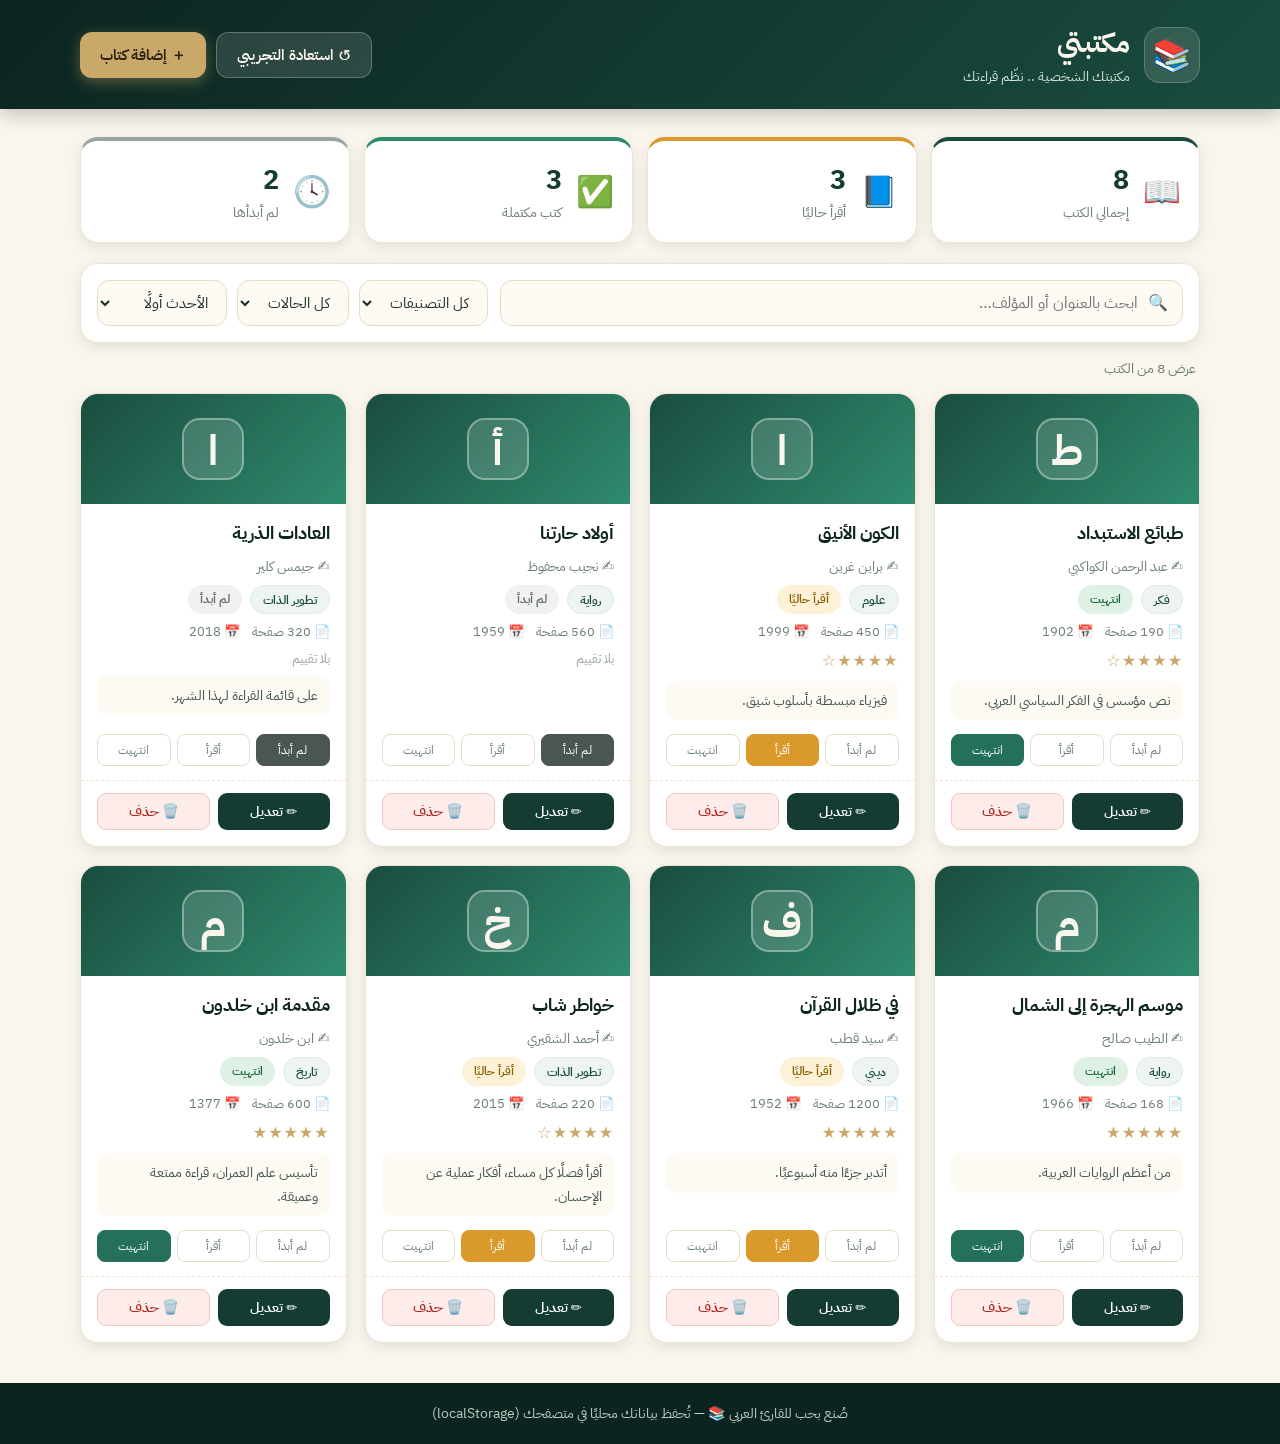
==== index.html @ 9b151802 "موقع مكتبتي: إدارة المكتبة الشخصية" ====
<!DOCTYPE html>
<html lang="ar" dir="rtl">
<head>
  <meta charset="UTF-8" />
  <meta name="viewport" content="width=device-width, initial-scale=1.0" />
  <title>مكتبتي | إدارة مكتبتك الشخصية</title>
  <meta name="description" content="مكتبتي — موقع عربي لإدارة مكتبتك الشخصية: أضف كتبك، تتبع قراءتك، وابحث وصنّف بسهولة." />
  <link rel="preconnect" href="https://fonts.googleapis.com" />
  <link rel="preconnect" href="https://fonts.gstatic.com" crossorigin />
  <link href="https://fonts.googleapis.com/css2?family=IBM+Plex+Sans+Arabic:wght@300;400;500;600;700&display=swap" rel="stylesheet" />
  <link rel="stylesheet" href="styles.css" />
  <link rel="icon" href="data:image/svg+xml,<svg xmlns='http://www.w3.org/2000/svg' viewBox='0 0 100 100'><rect width='100' height='100' rx='20' fill='%23143532'/><text x='50' y='68' font-size='55' text-anchor='middle' fill='%23faf6ee'>📚</text></svg>" />
</head>
<body>

  <!-- ===== الترويسة ===== -->
  <header class="header">
    <div class="container header-inner">
      <div class="brand">
        <span class="brand-icon" aria-hidden="true">📚</span>
        <div>
          <h1 class="brand-title">مكتبتي</h1>
          <p class="brand-sub">مكتبتك الشخصية .. نظّم قراءتك</p>
        </div>
      </div>
      <div class="header-actions">
        <button class="btn btn-ghost" id="resetBtn" title="استعادة البيانات التجريبية">↺ استعادة التجريبي</button>
        <button class="btn btn-primary" id="addBtn">＋ إضافة كتاب</button>
      </div>
    </div>
  </header>

  <main class="container">

    <!-- ===== الإحصائيات ===== -->
    <section class="stats" aria-label="إحصائيات المكتبة">
      <div class="stat-card">
        <span class="stat-icon">📖</span>
        <div>
          <span class="stat-num" id="statTotal">0</span>
          <span class="stat-label">إجمالي الكتب</span>
        </div>
      </div>
      <div class="stat-card stat-reading">
        <span class="stat-icon">📘</span>
        <div>
          <span class="stat-num" id="statReading">0</span>
          <span class="stat-label">أقرأ حاليًا</span>
        </div>
      </div>
      <div class="stat-card stat-done">
        <span class="stat-icon">✅</span>
        <div>
          <span class="stat-num" id="statDone">0</span>
          <span class="stat-label">كتب مكتملة</span>
        </div>
      </div>
      <div class="stat-card stat-todo">
        <span class="stat-icon">🕓</span>
        <div>
          <span class="stat-num" id="statTodo">0</span>
          <span class="stat-label">لم أبدأها</span>
        </div>
      </div>
    </section>

    <!-- ===== البحث والتصفية ===== -->
    <section class="toolbar" aria-label="البحث والتصفية">
      <div class="search-box">
        <span aria-hidden="true">🔍</span>
        <input type="search" id="searchInput" placeholder="ابحث بالعنوان أو المؤلف…" autocomplete="off" />
      </div>
      <div class="filters">
        <select id="categoryFilter" aria-label="تصفية حسب التصنيف">
          <option value="all">كل التصنيفات</option>
        </select>
        <select id="statusFilter" aria-label="تصفية حسب حالة القراءة">
          <option value="all">كل الحالات</option>
          <option value="todo">لم أبدأ</option>
          <option value="reading">أقرأ حاليًا</option>
          <option value="done">انتهيت</option>
        </select>
        <select id="sortSelect" aria-label="ترتيب الكتب">
          <option value="newest">الأحدث أولًا</option>
          <option value="title">حسب العنوان</option>
          <option value="author">حسب المؤلف</option>
        </select>
      </div>
    </section>

    <p class="result-count" id="resultCount"></p>

    <!-- ===== شبكة الكتب ===== -->
    <section class="grid" id="booksGrid" aria-live="polite"></section>

    <div class="empty hidden" id="emptyState">
      <div class="empty-icon">📭</div>
      <h2>لا توجد كتب مطابقة</h2>
      <p>جرّب تغيير البحث أو التصفية، أو أضف كتابًا جديدًا إلى مكتبتك.</p>
      <button class="btn btn-primary" id="emptyAddBtn">＋ أضف كتابك الأول</button>
    </div>

  </main>

  <footer class="footer">
    <div class="container">
      <p>صُنع بحب للقارئ العربي 📚 — تُحفظ بياناتك محليًا في متصفحك (localStorage)</p>
    </div>
  </footer>

  <!-- ===== نافذة إضافة / تعديل ===== -->
  <div class="overlay hidden" id="bookModal">
    <div class="modal" role="dialog" aria-modal="true" aria-labelledby="modalTitle">
      <div class="modal-head">
        <h2 id="modalTitle">إضافة كتاب جديد</h2>
        <button class="icon-btn" id="closeModalBtn" aria-label="إغلاق">✕</button>
      </div>
      <form id="bookForm" novalidate>
        <input type="hidden" id="bookId" />
        <div class="form-row">
          <div class="field">
            <label for="titleInput">عنوان الكتاب *</label>
            <input type="text" id="titleInput" placeholder="مثال: مقدمة ابن خلدون" required maxlength="120" />
          </div>
          <div class="field">
            <label for="authorInput">المؤلف *</label>
            <input type="text" id="authorInput" placeholder="مثال: ابن خلدون" required maxlength="80" />
          </div>
        </div>
        <div class="form-row">
          <div class="field">
            <label for="categoryInput">التصنيف *</label>
            <input type="text" id="categoryInput" list="categoryList" placeholder="مثال: تاريخ" required maxlength="40" />
            <datalist id="categoryList"></datalist>
          </div>
          <div class="field">
            <label for="statusInput">حالة القراءة *</label>
            <select id="statusInput" required>
              <option value="todo">لم أبدأ</option>
              <option value="reading">أقرأ حاليًا</option>
              <option value="done">انتهيت</option>
            </select>
          </div>
        </div>
        <div class="form-row">
          <div class="field">
            <label for="pagesInput">عدد الصفحات</label>
            <input type="number" id="pagesInput" min="1" max="10000" placeholder="مثال: 320" />
          </div>
          <div class="field">
            <label for="yearInput">سنة النشر</label>
            <input type="number" id="yearInput" min="1000" max="2100" placeholder="مثال: 2020" />
          </div>
        </div>
        <div class="field">
          <label>تقييمك</label>
          <div class="stars" id="starsInput" role="radiogroup" aria-label="التقييم">
            <button type="button" data-v="1">★</button>
            <button type="button" data-v="2">★</button>
            <button type="button" data-v="3">★</button>
            <button type="button" data-v="4">★</button>
            <button type="button" data-v="5">★</button>
          </div>
        </div>
        <div class="field">
          <label for="notesInput">ملاحظات</label>
          <textarea id="notesInput" rows="3" maxlength="500" placeholder="انطباعك عن الكتاب، اقتباس أعجبك…"></textarea>
        </div>
        <p class="form-error hidden" id="formError">يرجى إدخال العنوان والمؤلف والتصنيف.</p>
        <div class="modal-actions">
          <button type="button" class="btn btn-ghost" id="cancelBtn">إلغاء</button>
          <button type="submit" class="btn btn-primary" id="saveBtn">💾 حفظ الكتاب</button>
        </div>
      </form>
    </div>
  </div>

  <!-- ===== نافذة تأكيد الحذف ===== -->
  <div class="overlay hidden" id="deleteModal">
    <div class="modal modal-sm" role="alertdialog" aria-modal="true" aria-labelledby="delTitle">
      <div class="del-icon">🗑️</div>
      <h2 id="delTitle">حذف الكتاب؟</h2>
      <p id="delText">هل أنت متأكد من حذف هذا الكتاب؟ لا يمكن التراجع عن هذا الإجراء.</p>
      <div class="modal-actions center">
        <button class="btn btn-ghost" id="delCancelBtn">إلغاء</button>
        <button class="btn btn-danger" id="delConfirmBtn">نعم، احذف</button>
      </div>
    </div>
  </div>

  <!-- ===== رسائل النجاح ===== -->
  <div class="toast-wrap" id="toastWrap" aria-live="polite"></div>

  <script src="app.js"></script>
</body>
</html>
---- styles.css ----
:root {
  --green-950: #0c2420;
  --green-900: #143c32;
  --green-800: #1a4d3f;
  --green-700: #25705a;
  --green-600: #2f8a6e;
  --green-100: #dcebe3;
  --green-50: #eef5f1;
  --ivory: #faf6ee;
  --ivory-2: #fdfaf3;
  --card: #ffffff;
  --ink: #1d2b27;
  --muted: #6b7d76;
  --gold: #c9a86a;
  --danger: #b3261e;
  --radius: 18px;
  --shadow: 0 10px 30px rgba(12, 36, 32, 0.12);
  --shadow-sm: 0 4px 14px rgba(12, 36, 32, 0.1);
}

* { box-sizing: border-box; }

body {
  margin: 0;
  font-family: "IBM Plex Sans Arabic", system-ui, Tahoma, sans-serif;
  background: var(--ivory);
  color: var(--ink);
  min-height: 100vh;
}

.container {
  width: min(1120px, 92%);
  margin-inline: auto;
}

/* ===== الترويسة ===== */
.header {
  background: linear-gradient(135deg, var(--green-950), var(--green-900) 60%, var(--green-800));
  color: var(--ivory);
  padding: 22px 0;
  position: sticky;
  top: 0;
  z-index: 20;
  box-shadow: 0 4px 20px rgba(0, 0, 0, 0.25);
}
.header-inner {
  display: flex;
  align-items: center;
  justify-content: space-between;
  gap: 16px;
  flex-wrap: wrap;
}
.brand { display: flex; align-items: center; gap: 14px; }
.brand-icon {
  font-size: 2rem;
  background: rgba(255, 255, 255, 0.12);
  border: 1px solid rgba(255, 255, 255, 0.2);
  width: 56px; height: 56px;
  display: grid; place-items: center;
  border-radius: 16px;
}
.brand-title { margin: 0; font-size: 1.7rem; font-weight: 700; }
.brand-sub { margin: 2px 0 0; color: #cfe0d8; font-size: 0.9rem; }
.header-actions { display: flex; gap: 10px; flex-wrap: wrap; }

/* ===== الأزرار ===== */
.btn {
  font-family: inherit;
  border: none;
  cursor: pointer;
  border-radius: 12px;
  padding: 11px 20px;
  font-size: 0.95rem;
  font-weight: 600;
  transition: transform 0.15s, box-shadow 0.15s, background 0.15s;
}
.btn:active { transform: scale(0.97); }
.btn-primary {
  background: var(--gold);
  color: #2a2113;
  box-shadow: 0 4px 14px rgba(201, 168, 106, 0.4);
}
.btn-primary:hover { background: #d8ba7f; }
.btn-ghost {
  background: rgba(255, 255, 255, 0.12);
  color: var(--ivory);
  border: 1px solid rgba(255, 255, 255, 0.25);
}
.btn-ghost:hover { background: rgba(255, 255, 255, 0.2); }
main .btn-ghost {
  background: #fff;
  color: var(--green-900);
  border: 1px solid var(--green-100);
}
.btn-danger { background: var(--danger); color: #fff; }
.btn-danger:hover { background: #921e18; }
.btn-small { padding: 7px 13px; font-size: 0.85rem; border-radius: 9px; }
.icon-btn {
  background: var(--green-50);
  border: none;
  width: 36px; height: 36px;
  border-radius: 10px;
  cursor: pointer;
  font-size: 1rem;
  color: var(--green-900);
}

/* ===== الإحصائيات ===== */
.stats {
  display: grid;
  grid-template-columns: repeat(4, 1fr);
  gap: 14px;
  margin: 28px 0 20px;
}
.stat-card {
  background: var(--card);
  border-radius: var(--radius);
  padding: 18px;
  display: flex;
  align-items: center;
  gap: 14px;
  box-shadow: var(--shadow-sm);
  border: 1px solid #eee5d2;
  border-top: 4px solid var(--green-800);
}
.stat-card.stat-reading { border-top-color: #d99a2b; }
.stat-card.stat-done { border-top-color: var(--green-600); }
.stat-card.stat-todo { border-top-color: #9aa5a0; }
.stat-icon { font-size: 1.9rem; }
.stat-num { display: block; font-size: 1.7rem; font-weight: 700; color: var(--green-900); }
.stat-label { font-size: 0.88rem; color: var(--muted); }

/* ===== شريط الأدوات ===== */
.toolbar {
  background: var(--card);
  border-radius: var(--radius);
  padding: 16px;
  box-shadow: var(--shadow-sm);
  border: 1px solid #eee5d2;
  display: flex;
  gap: 12px;
  flex-wrap: wrap;
  align-items: center;
  justify-content: space-between;
}
.search-box {
  flex: 1 1 260px;
  display: flex;
  align-items: center;
  gap: 8px;
  background: var(--ivory-2);
  border: 1.5px solid #e5dcc4;
  border-radius: 12px;
  padding: 9px 14px;
}
.search-box input {
  border: none;
  background: transparent;
  outline: none;
  width: 100%;
  font-family: inherit;
  font-size: 1rem;
  color: var(--ink);
}
.filters { display: flex; gap: 10px; flex-wrap: wrap; }
.filters select {
  font-family: inherit;
  padding: 10px 14px;
  border-radius: 12px;
  border: 1.5px solid #e5dcc4;
  background: var(--ivory-2);
  color: var(--ink);
  font-size: 0.92rem;
  cursor: pointer;
}
.result-count { color: var(--muted); font-size: 0.9rem; margin: 14px 4px; }

/* ===== البطاقات ===== */
.grid {
  display: grid;
  grid-template-columns: repeat(auto-fill, minmax(260px, 1fr));
  gap: 18px;
  padding-bottom: 30px;
}
.book-card {
  background: var(--card);
  border-radius: var(--radius);
  box-shadow: var(--shadow-sm);
  border: 1px solid #eee5d2;
  overflow: hidden;
  display: flex;
  flex-direction: column;
  transition: transform 0.18s, box-shadow 0.18s;
}
.book-card:hover { transform: translateY(-4px); box-shadow: var(--shadow); }
.book-cover {
  height: 110px;
  display: flex;
  align-items: center;
  justify-content: center;
  font-size: 2.6rem;
  font-weight: 700;
  color: var(--ivory);
  background: linear-gradient(135deg, var(--green-800), var(--green-600));
  position: relative;
}
.book-cover .cover-letter {
  background: rgba(255, 255, 255, 0.15);
  border: 2px solid rgba(255, 255, 255, 0.35);
  width: 62px; height: 62px;
  display: grid; place-items: center;
  border-radius: 18px;
  backdrop-filter: blur(2px);
}
.book-body { padding: 16px 16px 14px; display: flex; flex-direction: column; gap: 8px; flex: 1; }
.book-title { margin: 0; font-size: 1.12rem; color: var(--green-950); line-height: 1.5; }
.book-author { margin: 0; color: var(--muted); font-size: 0.9rem; }
.badges { display: flex; gap: 8px; flex-wrap: wrap; }
.badge {
  font-size: 0.78rem;
  padding: 4px 12px;
  border-radius: 20px;
  font-weight: 600;
}
.badge-cat { background: var(--green-50); color: var(--green-800); border: 1px solid var(--green-100); }
.badge-todo { background: #f1f1ef; color: #5f6b67; }
.badge-reading { background: #fdf1d7; color: #8a5f00; }
.badge-done { background: #dff0e5; color: #14663a; }
.book-meta { font-size: 0.82rem; color: var(--muted); display: flex; gap: 12px; flex-wrap: wrap; }
.book-rating { color: var(--gold); letter-spacing: 1px; font-size: 1rem; }
.book-notes {
  font-size: 0.86rem;
  color: #43544e;
  background: var(--ivory-2);
  border-radius: 10px;
  padding: 8px 12px;
  line-height: 1.7;
}
.book-actions {
  display: flex;
  gap: 8px;
  padding: 12px 16px 16px;
  border-top: 1px dashed #eee5d2;
  margin-top: auto;
}
.book-actions .btn { flex: 1; }
.btn-edit { background: var(--green-900); color: #fff; }
.btn-edit:hover { background: var(--green-700); }
.btn-del { background: #fdecea; color: var(--danger); border: 1px solid #f5c6c2; }
.btn-del:hover { background: #fbd5d2; }
.status-quick {
  display: flex;
  gap: 6px;
  padding: 0 16px 14px;
}
.status-quick button {
  flex: 1;
  font-family: inherit;
  font-size: 0.75rem;
  padding: 6px 4px;
  border-radius: 8px;
  border: 1px solid #e5dcc4;
  background: #fff;
  cursor: pointer;
  color: var(--muted);
}
.status-quick button.active-todo { background: #4b5652; color: #fff; border-color: #4b5652; }
.status-quick button.active-reading { background: #d99a2b; color: #fff; border-color: #d99a2b; }
.status-quick button.active-done { background: var(--green-700); color: #fff; border-color: var(--green-700); }

/* ===== الحالات الفارغة ===== */
.empty {
  text-align: center;
  background: #fff;
  border: 1px dashed #d8cba6;
  border-radius: var(--radius);
  padding: 50px 20px;
  margin-bottom: 40px;
}
.empty-icon { font-size: 3rem; }
.hidden { display: none !important; }

/* ===== النوافذ المنبثقة ===== */
.overlay {
  position: fixed;
  inset: 0;
  background: rgba(12, 36, 32, 0.55);
  backdrop-filter: blur(3px);
  display: flex;
  align-items: center;
  justify-content: center;
  padding: 16px;
  z-index: 50;
}
.modal {
  background: var(--ivory-2);
  border-radius: 22px;
  width: min(620px, 100%);
  max-height: 92vh;
  overflow-y: auto;
  padding: 26px;
  box-shadow: 0 25px 60px rgba(0, 0, 0, 0.3);
  animation: pop 0.2s ease;
}
.modal-sm { width: min(420px, 100%); text-align: center; }
@keyframes pop { from { transform: scale(0.95); opacity: 0; } }
.modal-head { display: flex; align-items: center; justify-content: space-between; margin-bottom: 16px; }
.modal-head h2 { margin: 0; color: var(--green-950); font-size: 1.3rem; }
.form-row { display: grid; grid-template-columns: 1fr 1fr; gap: 12px; }
.field { margin-bottom: 14px; display: flex; flex-direction: column; gap: 6px; }
.field label { font-weight: 600; font-size: 0.9rem; color: var(--green-950); }
.field input, .field select, .field textarea {
  font-family: inherit;
  padding: 11px 14px;
  border-radius: 12px;
  border: 1.5px solid #e0d5b8;
  background: #fff;
  font-size: 0.95rem;
  outline: none;
  color: var(--ink);
}
.field input:focus, .field select:focus, .field textarea:focus { border-color: var(--green-600); }
textarea { resize: vertical; }
.stars { display: flex; gap: 4px; flex-direction: row; }
.stars button {
  background: none; border: none;
  font-size: 1.6rem;
  cursor: pointer;
  color: #d8cba6;
  padding: 0 2px;
}
.stars button.lit { color: var(--gold); }
.form-error { color: var(--danger); background: #fdecea; padding: 10px; border-radius: 10px; font-size: 0.88rem; }
.modal-actions { display: flex; gap: 10px; justify-content: flex-start; margin-top: 8px; }
.modal-actions.center { justify-content: center; }
.del-icon { font-size: 2.6rem; }

/* ===== التنبيهات ===== */
.toast-wrap {
  position: fixed;
  bottom: 22px;
  right: 50%;
  transform: translateX(50%);
  display: flex;
  flex-direction: column;
  gap: 10px;
  z-index: 99;
  align-items: center;
}
.toast {
  background: var(--green-950);
  color: var(--ivory);
  padding: 13px 26px;
  border-radius: 14px;
  font-weight: 600;
  box-shadow: 0 10px 30px rgba(0, 0, 0, 0.3);
  animation: slideUp 0.25s ease;
  border-right: 4px solid var(--gold);
  white-space: nowrap;
}
@keyframes slideUp { from { transform: translateY(15px); opacity: 0; } }

/* ===== التذييل ===== */
.footer {
  background: var(--green-950);
  color: #b9cfc5;
  text-align: center;
  padding: 20px 0;
  font-size: 0.88rem;
  margin-top: 10px;
}
.footer p { margin: 0; }

/* ===== التجاوب ===== */
@media (max-width: 760px) {
  .stats { grid-template-columns: repeat(2, 1fr); }
  .form-row { grid-template-columns: 1fr; }
  .brand-sub { display: none; }
  .header-inner { justify-content: center; text-align: center; }
  .toolbar { flex-direction: column; align-items: stretch; }
  .filters { display: grid; grid-template-columns: 1fr 1fr; }
  .filters select:last-child { grid-column: 1 / -1; }
}
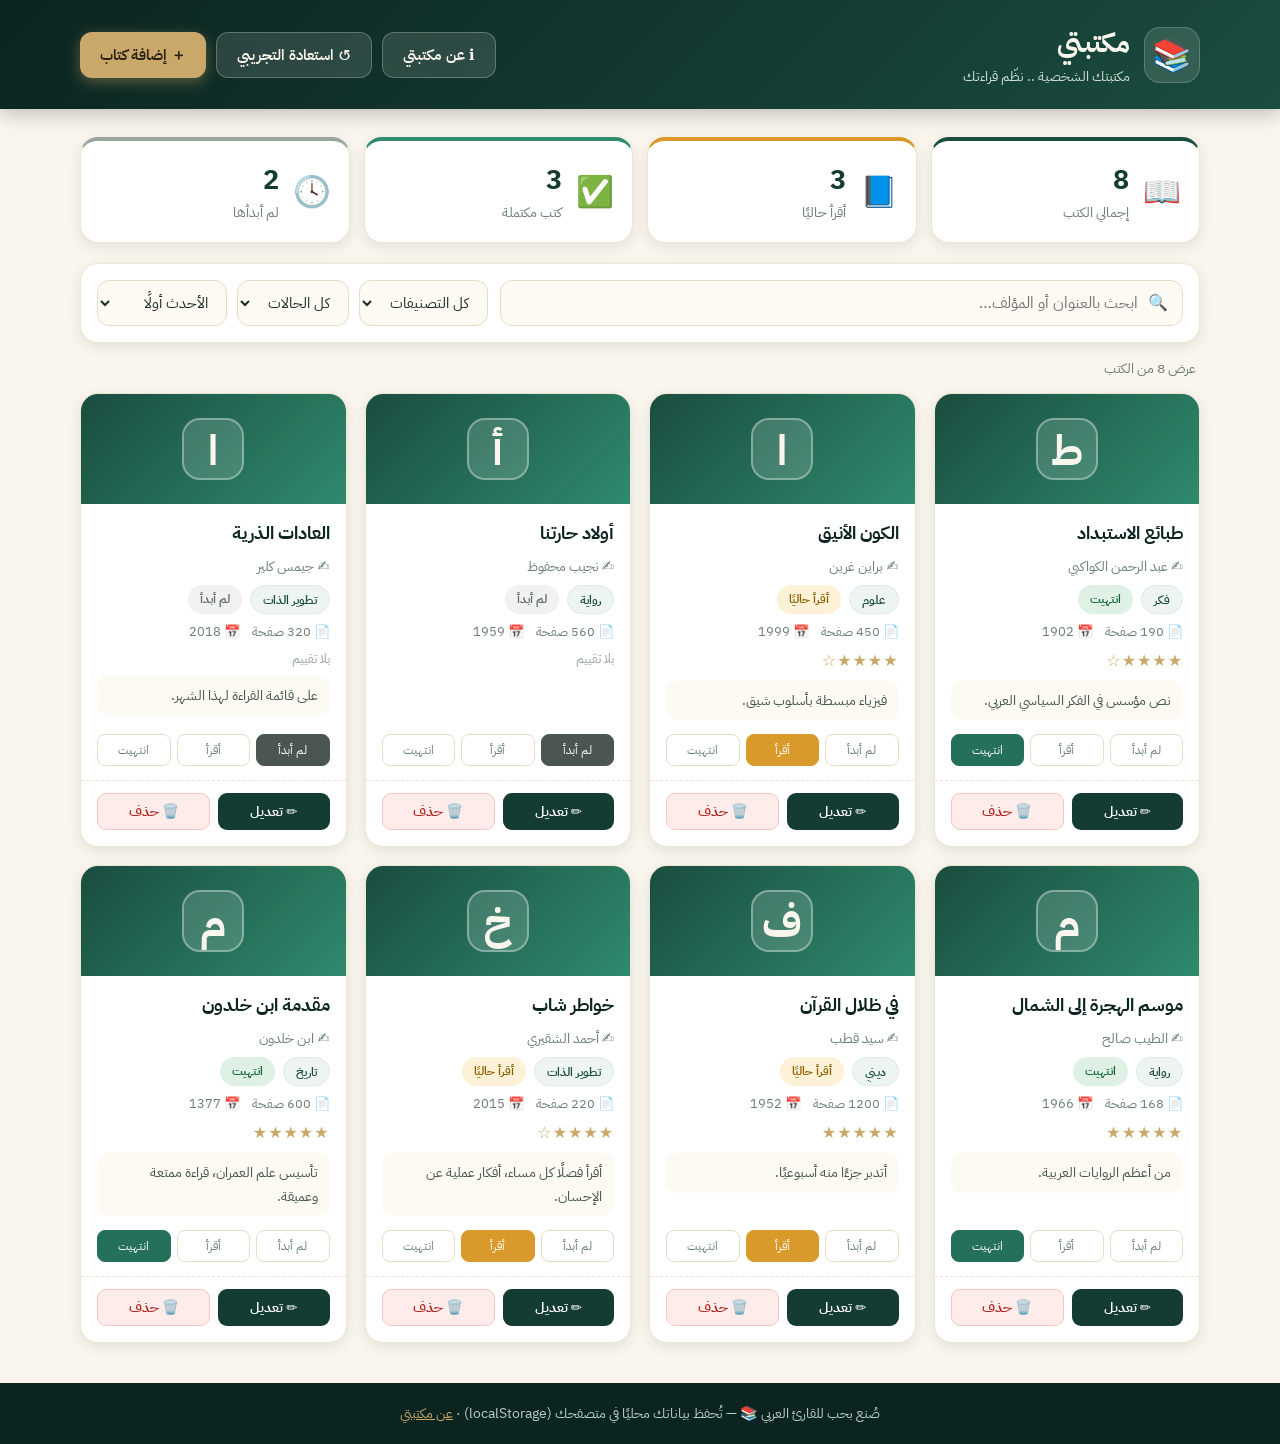
==== commit 28bc3e3d: "إضافة صفحة عن مكتبتي" ====
--- a/index.html
+++ b/index.html
@@ -24,6 +24,7 @@
         </div>
       </div>
       <div class="header-actions">
+        <a class="btn btn-ghost" href="about.html" style="text-decoration:none">ℹ️ عن مكتبتي</a>
         <button class="btn btn-ghost" id="resetBtn" title="استعادة البيانات التجريبية">↺ استعادة التجريبي</button>
         <button class="btn btn-primary" id="addBtn">＋ إضافة كتاب</button>
       </div>
@@ -104,7 +105,7 @@
 
   <footer class="footer">
     <div class="container">
-      <p>صُنع بحب للقارئ العربي 📚 — تُحفظ بياناتك محليًا في متصفحك (localStorage)</p>
+      <p>صُنع بحب للقارئ العربي 📚 — تُحفظ بياناتك محليًا في متصفحك (localStorage) · <a href="about.html" style="color:var(--gold)">عن مكتبتي</a></p>
     </div>
   </footer>
 
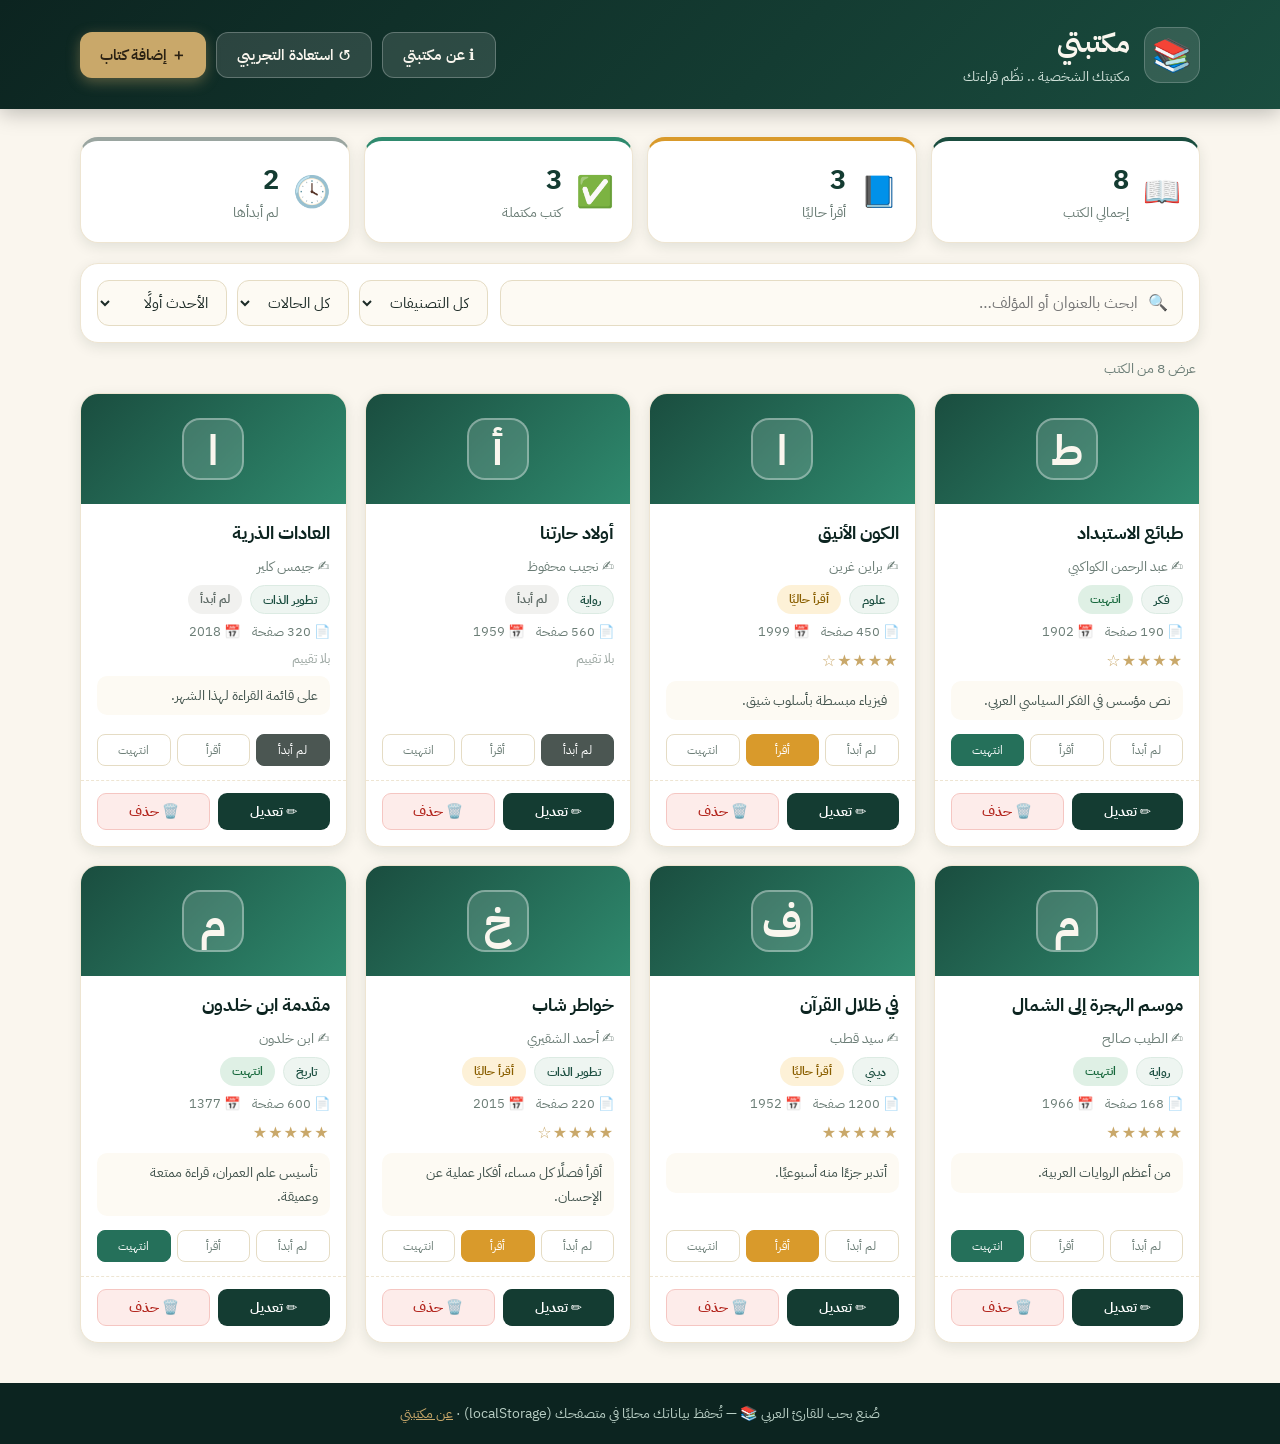
==== commit 3b05578d: "إضافة قابلية تثبيت مكتبتي كتطبيق PWA" ====
--- a/index.html
+++ b/index.html
@@ -10,6 +10,13 @@
   <link href="https://fonts.googleapis.com/css2?family=IBM+Plex+Sans+Arabic:wght@300;400;500;600;700&display=swap" rel="stylesheet" />
   <link rel="stylesheet" href="styles.css" />
   <link rel="icon" href="data:image/svg+xml,<svg xmlns='http://www.w3.org/2000/svg' viewBox='0 0 100 100'><rect width='100' height='100' rx='20' fill='%23143532'/><text x='50' y='68' font-size='55' text-anchor='middle' fill='%23faf6ee'>📚</text></svg>" />
+  <link rel="manifest" href="manifest.webmanifest" />
+  <meta name="theme-color" content="#143c32" />
+  <link rel="apple-touch-icon" href="icons/apple-touch-icon.png" />
+  <meta name="mobile-web-app-capable" content="yes" />
+  <meta name="apple-mobile-web-app-capable" content="yes" />
+  <meta name="apple-mobile-web-app-status-bar-style" content="black-translucent" />
+  <meta name="apple-mobile-web-app-title" content="مكتبتي" />
 </head>
 <body>
 
